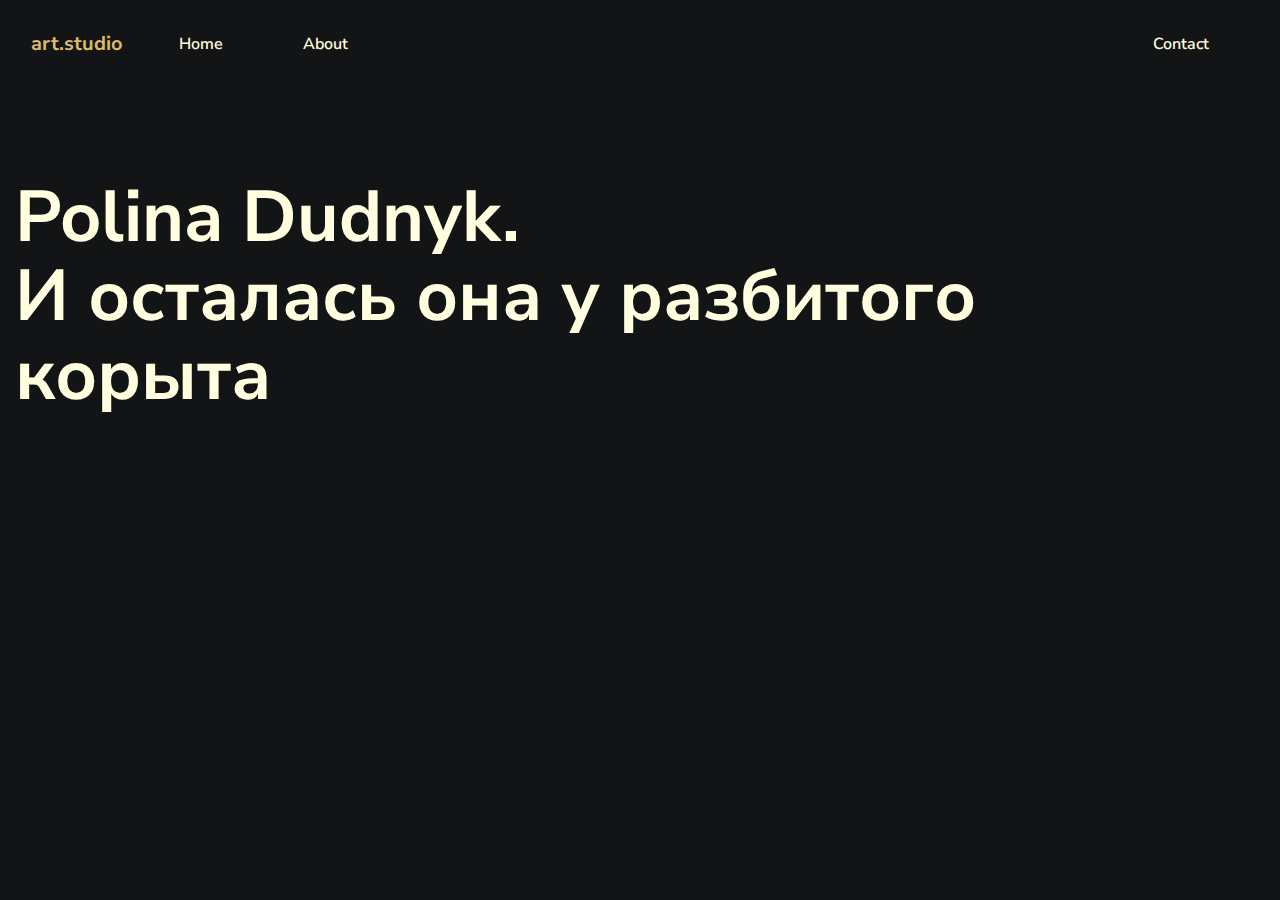
==== index.html @ 6d16e03a "Update index.html" ====
<!DOCTYPE html>
<html lang="en">
 
<head>
  <meta charset="utf-8">
  <meta name="viewport" content="width=device-width, initial-scale=1, shrink-to-fit=no">
  <meta http-equiv="X-UA-Compatible" content="ie=edge">
  <meta name="description"
        content="Free minimal portfolio web site template,minmal portfolio,porfolio,bootstrap template,html template,photography "/>
  <title>Home - Free Minimal portfolio template.Art Studio template.</title>
  <link href="https://fonts.googleapis.com/css?family=Nunito+Sans:300,400,600,700,800,900&display=swap"
        rel="stylesheet">
  <link rel="stylesheet" href="assets/css/main.css">
  <link rel="stylesheet" href="assets/css/rtl.css">
  <style>
    /* Style the Image Used to Trigger the Modal */
    #myImg {
      border-radius: 5px;
      cursor: pointer;
      transition: 0.3s;
    }

    #myImg:hover {
      opacity: 0.7;
    }

    /* The Modal (background) */
    .modal {
      display: none; /* Hidden by default */
      position: fixed; /* Stay in place */
      z-index: 1; /* Sit on top */
      padding-top: 10px; /* Location of the box */
      left: 0;
      top: 0;
      width: 100%; /* Full width */
      height: 100%; /* Full height */
      overflow: auto; /* Enable scroll if needed */
      background-color: rgb(0, 0, 0); /* Fallback color */
      background-color: rgba(0, 0, 0, 0.9); /* Black w/ opacity */
    }

    /* Modal Content (Image) */
    .modal-content {
      margin: auto;
      display: block;
      width: 80%;
      max-width: 700px;
    }

    /* Caption of Modal Image (Image Text) - Same Width as the Image */
    #caption {
      margin: auto;
      display: block;
      width: 80%;
      max-width: 700px;
      text-align: center;
      color: #ccc;
      padding: 10px 0;
      height: 150px;
    }

    /* Add Animation - Zoom in the Modal */
    .modal-content, #caption {
      animation-name: zoom;
      animation-duration: 0.6s;
    }

    @keyframes zoom {
      from {
        transform: scale(0)
      }
      to {
        transform: scale(1)
      }
    }

    /* The Close Button */
    .close {
      position: absolute;
      top: 15px;
      right: 35px;
      color: #f1f1f1;
      font-size: 40px;
      font-weight: bold;
      transition: 0.3s;
      z-index: 2;
    }

    .close:hover,
    .close:focus {
      color: #bbb;
      text-decoration: none;
      cursor: pointer;
    }

    /* 100% Image Width on Smaller Screens */
    @media only screen and (max-width: 700px) {
      .modal-content {
        width: 100%;
      }
    }


  /*  LOGO CSS */
    .logoLI {
      display: inline-block;
      list-style: none;
      vertical-align: middle;
      padding-bottom: 0px;
      box-sizing: border-box;
      font-size: 0px;
    }
    .theLogo {
      padding-left:0px;
      padding-bottom: 0px;
      margin-left: 100px;
    }
    .logoImg {
      display: inline-block;
      width : 300px;
      height : auto;

    }

    .theText {
      font-size: 20px;
    }


  </style>
</head>

<body>
<!-- The Modal -->

<div class="nav-main">
  <div class="container">
    <nav class="navbar navbar-expand-lg navbar-light">
      <a class="navbar-brand font-weight-bold" href="index.html">art.studio</a>
      <button class="navbar-toggler" type="button" data-toggle="collapse" data-target="#navbarNav"
              aria-controls="navbarNav" aria-expanded="false" aria-label="Toggle navigation">
        <span class="navbar-toggler-icon"></span>
      </button>
      <div class="collapse navbar-collapse" id="navbarNav">
        <ul class="navbar-nav">
          <li class="nav-item">
            <a class="nav-link" href="index.html">Home</a>
          </li>
         <!-- <li class="nav-item">
            <a class="nav-link" href="project.html">Project</a>
          </li> -->

          <li class="nav-item">
            <a class="nav-link" href="about.html">About</a>
          </li>
        </ul>

        <ul class="navbar-nav ml-auto">


          <li class="nav-item">
            <a class="nav-link" href="contact.html">Contact</a>
          </li>
        </ul>
      </div>
    </nav>
    <!--end:Nav -->
  </div>
</div>

<!--  LOGO  -->
<ul class="theLogo">
  <li class="logoLI"><img class="logoImg" src="src/assets/img/logo%20personal-01.png"alt=""></li>
<!--  <li class="logoLI theText">Инлайн Блок</li>-->

</ul>

<!--end:Navigation -->
<main role="main">
  <section class="intro">
    <div class="container">
      <div class="row d-flex  align-items-start">
        <div class="col-md-11">
          <h1 class="display-3">Polina Dudnyk.<br>И осталась она у разбитого корыта</h1>
        </div>
      </div>
    </div>
  </section>
 <br/>
 <img scr="https://mtdata.ru/u16/photo8A3F/20234893222-0/original.jpg" width="800" height="auto" >
</body>

</html>
---- assets/css/rtl.css ----
/* line 5, src/assets/scss/rtl.scss */
.jumbotron {
  direction: ltr;
  text-align: left;
  margin: 0 2em 0 1em;
  padding-right: 1em;
  margin: 0 !important;
}

/*# sourceMappingURL=../../../scss */
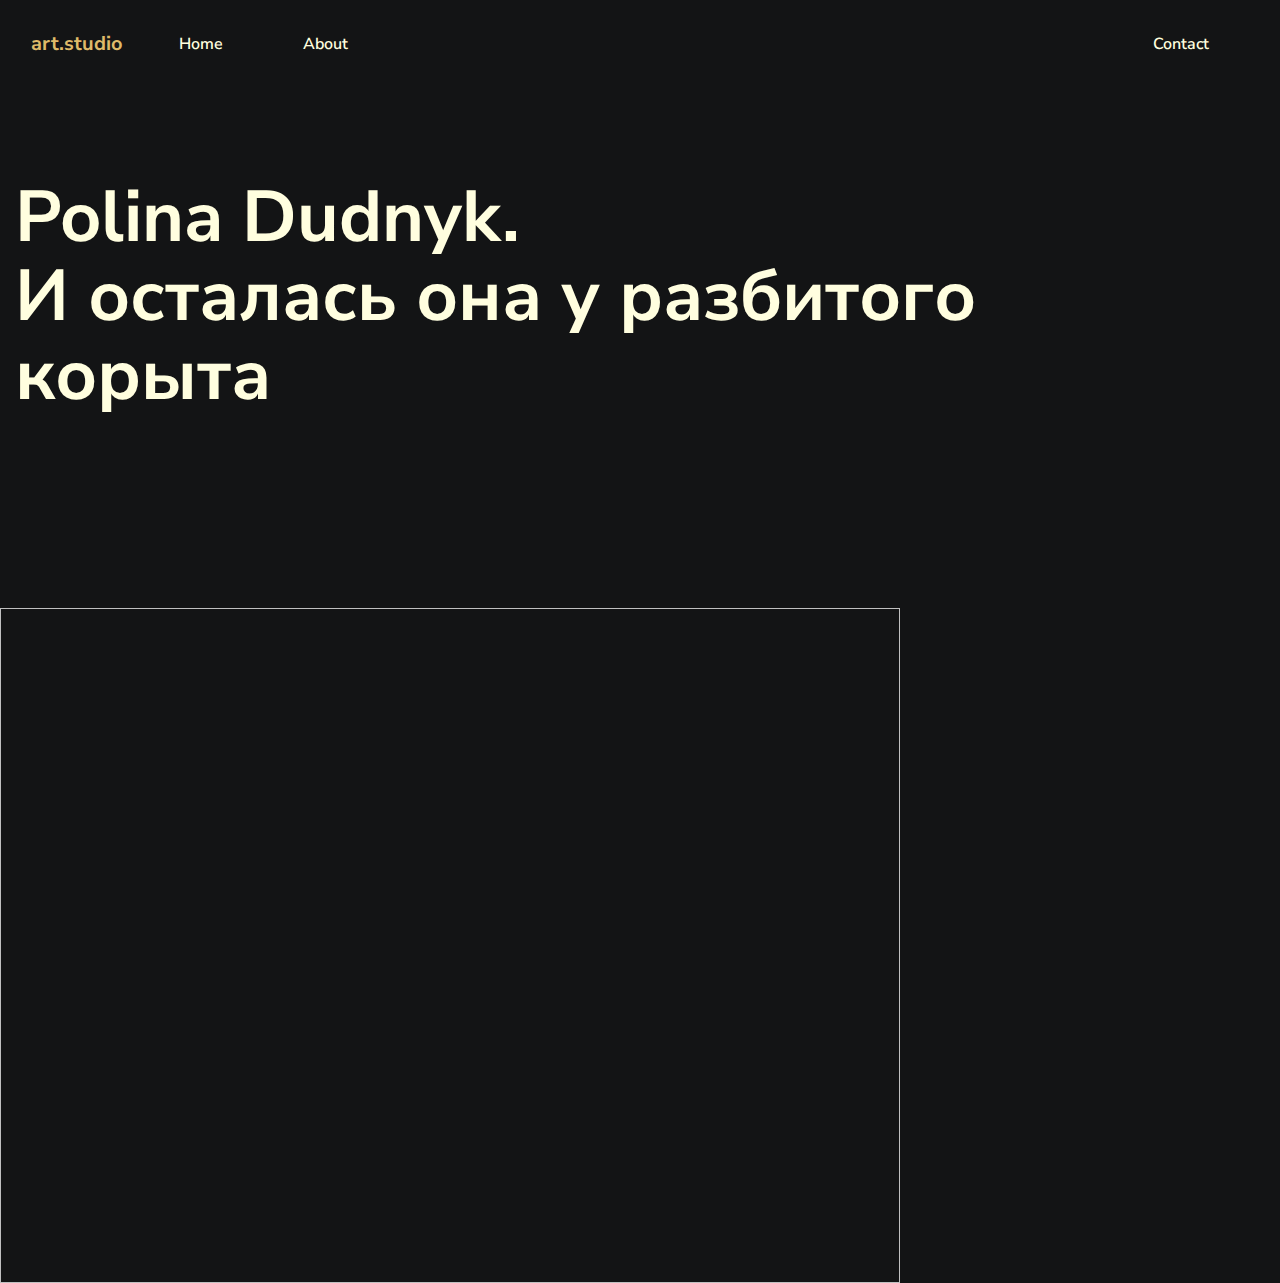
==== commit 743e1091: "Update index.html" ====
--- a/index.html
+++ b/index.html
@@ -187,7 +187,7 @@
     </div>
   </section>
  <br/>
- <img scr="https://mtdata.ru/u16/photo8A3F/20234893222-0/original.jpg" width="800" height="auto" >
+ <img scr="https://mtdata.ru/u16/photo8A3F/20234893222-0/original.jpg" width="900" height="675" >
 </body>
 
 </html>
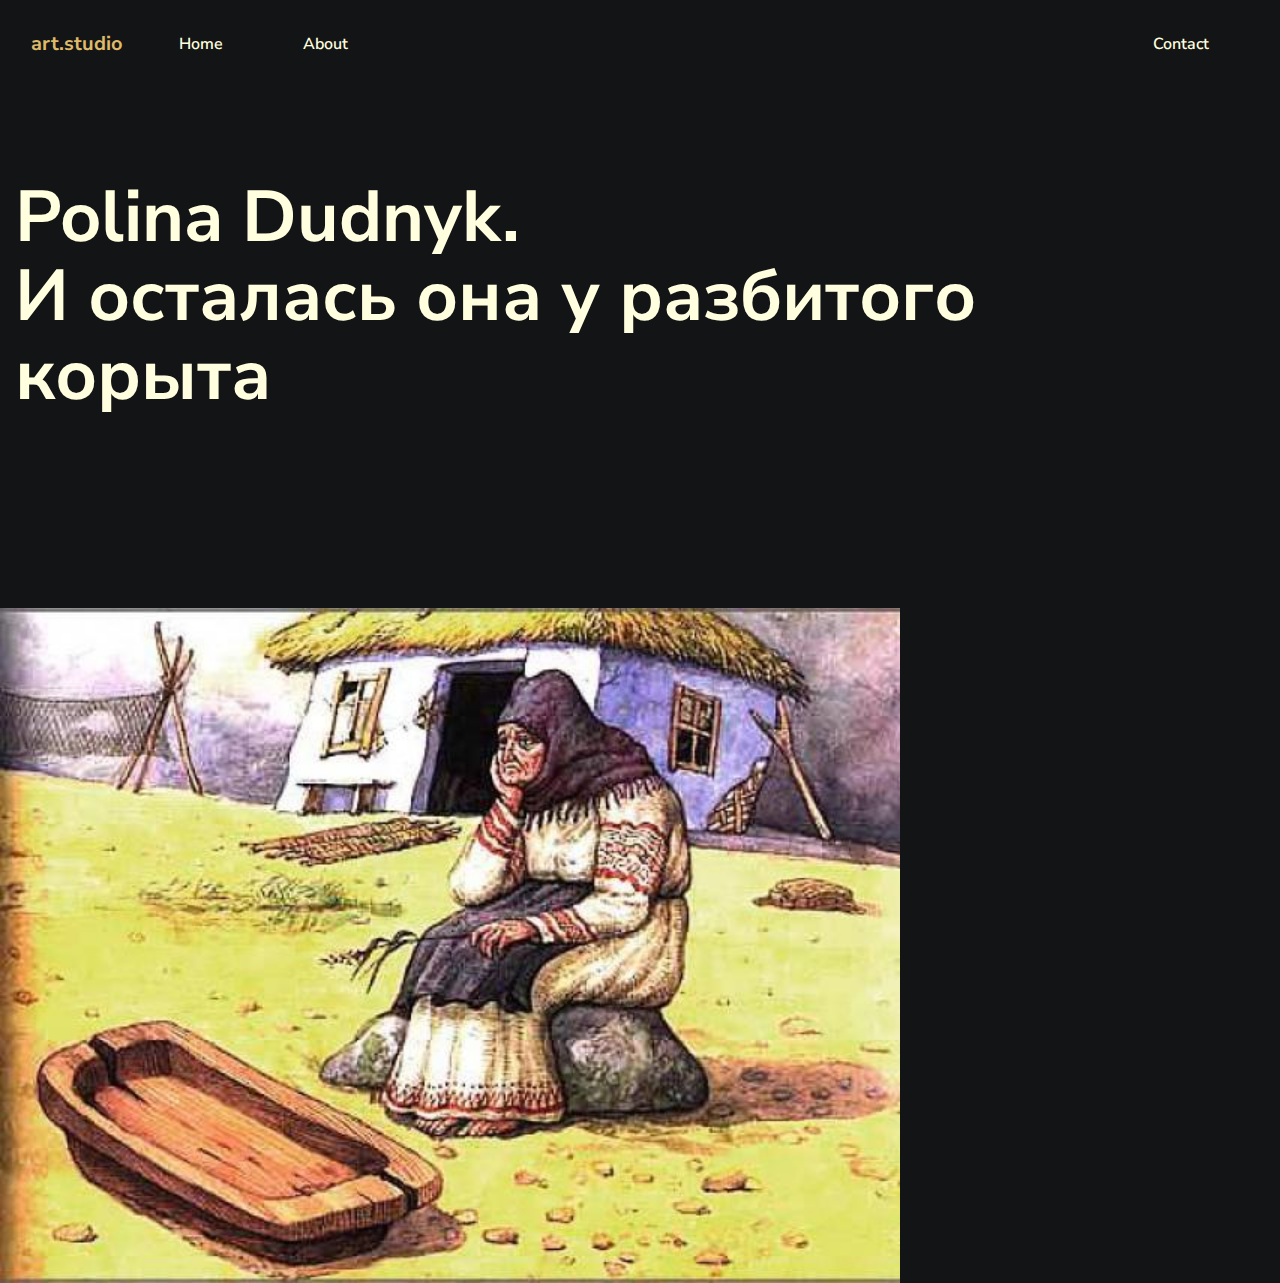
==== commit e77ff3da: "Update index.html" ====
--- a/index.html
+++ b/index.html
@@ -187,7 +187,7 @@
     </div>
   </section>
  <br/>
- <img scr="https://mtdata.ru/u16/photo8A3F/20234893222-0/original.jpg" width="900" height="675" >
+ <img src="original.jpg" width="900" height="675" >
 </body>
 
 </html>
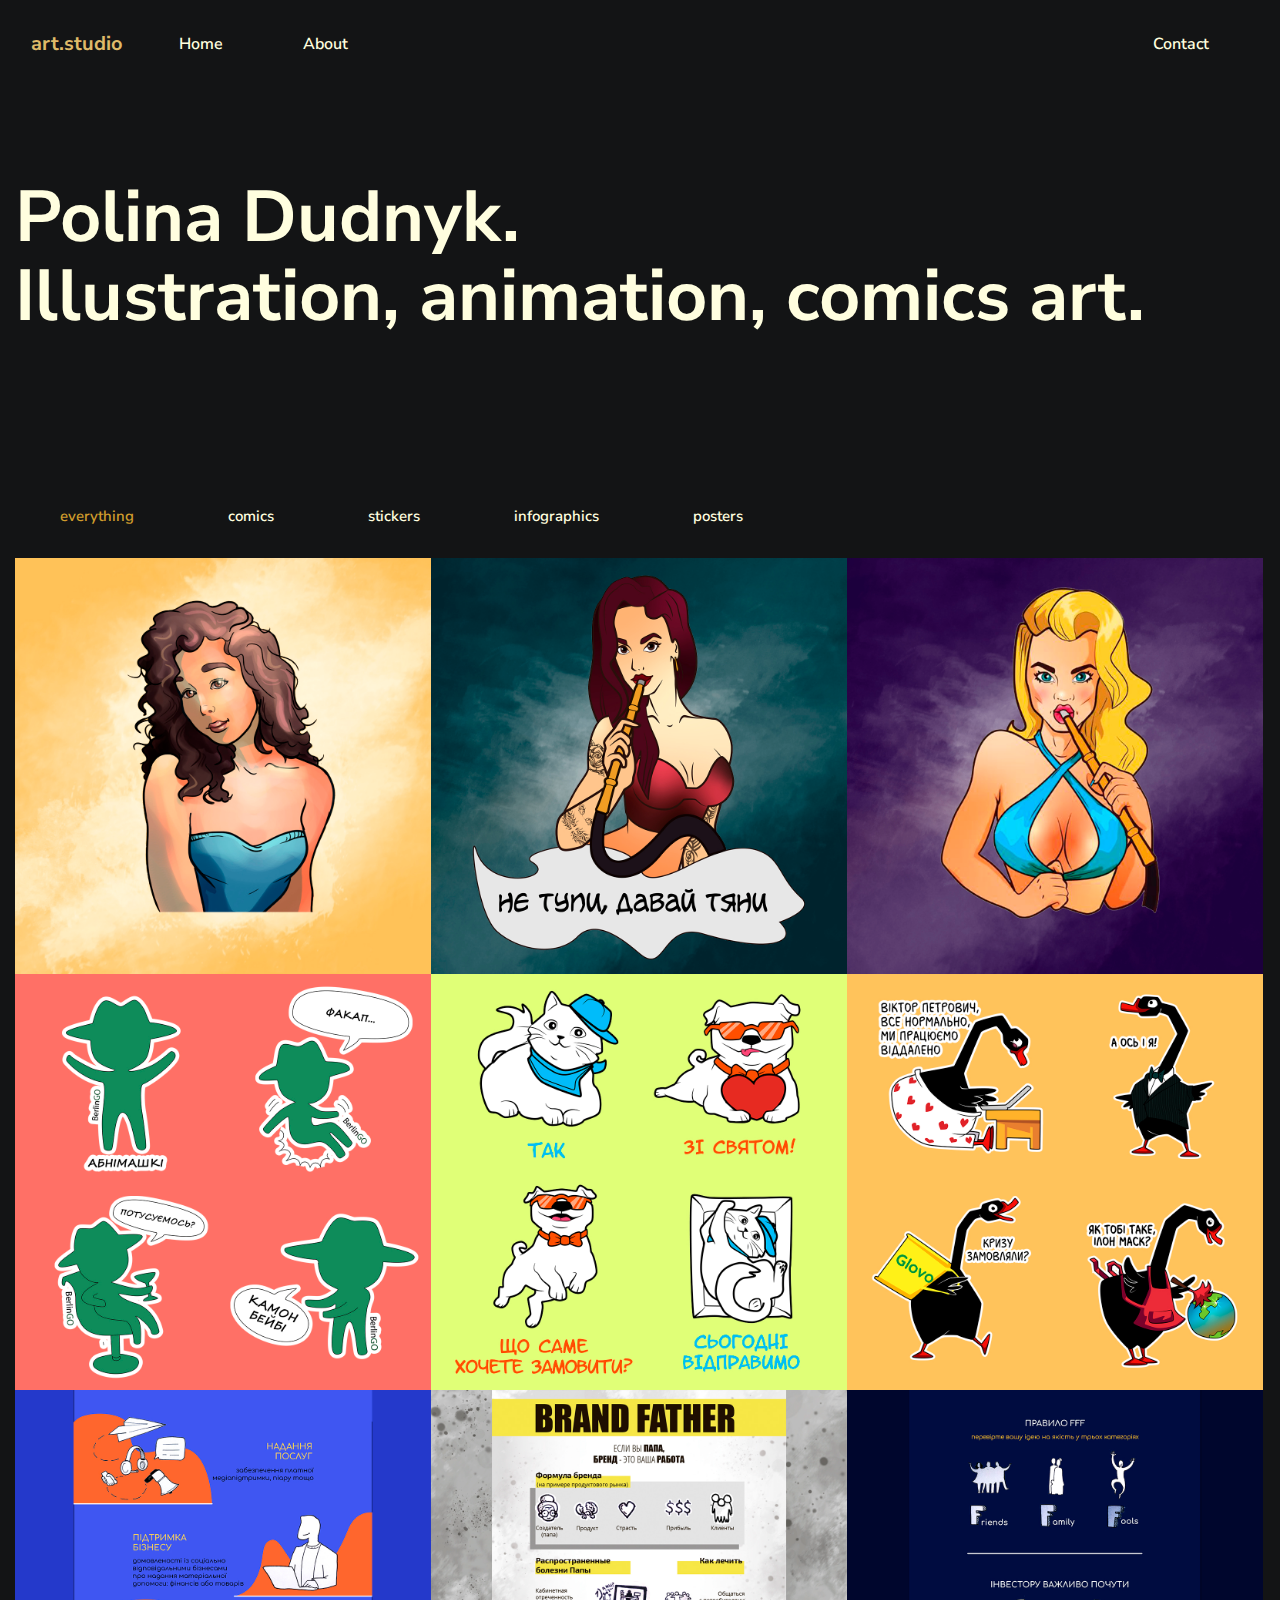
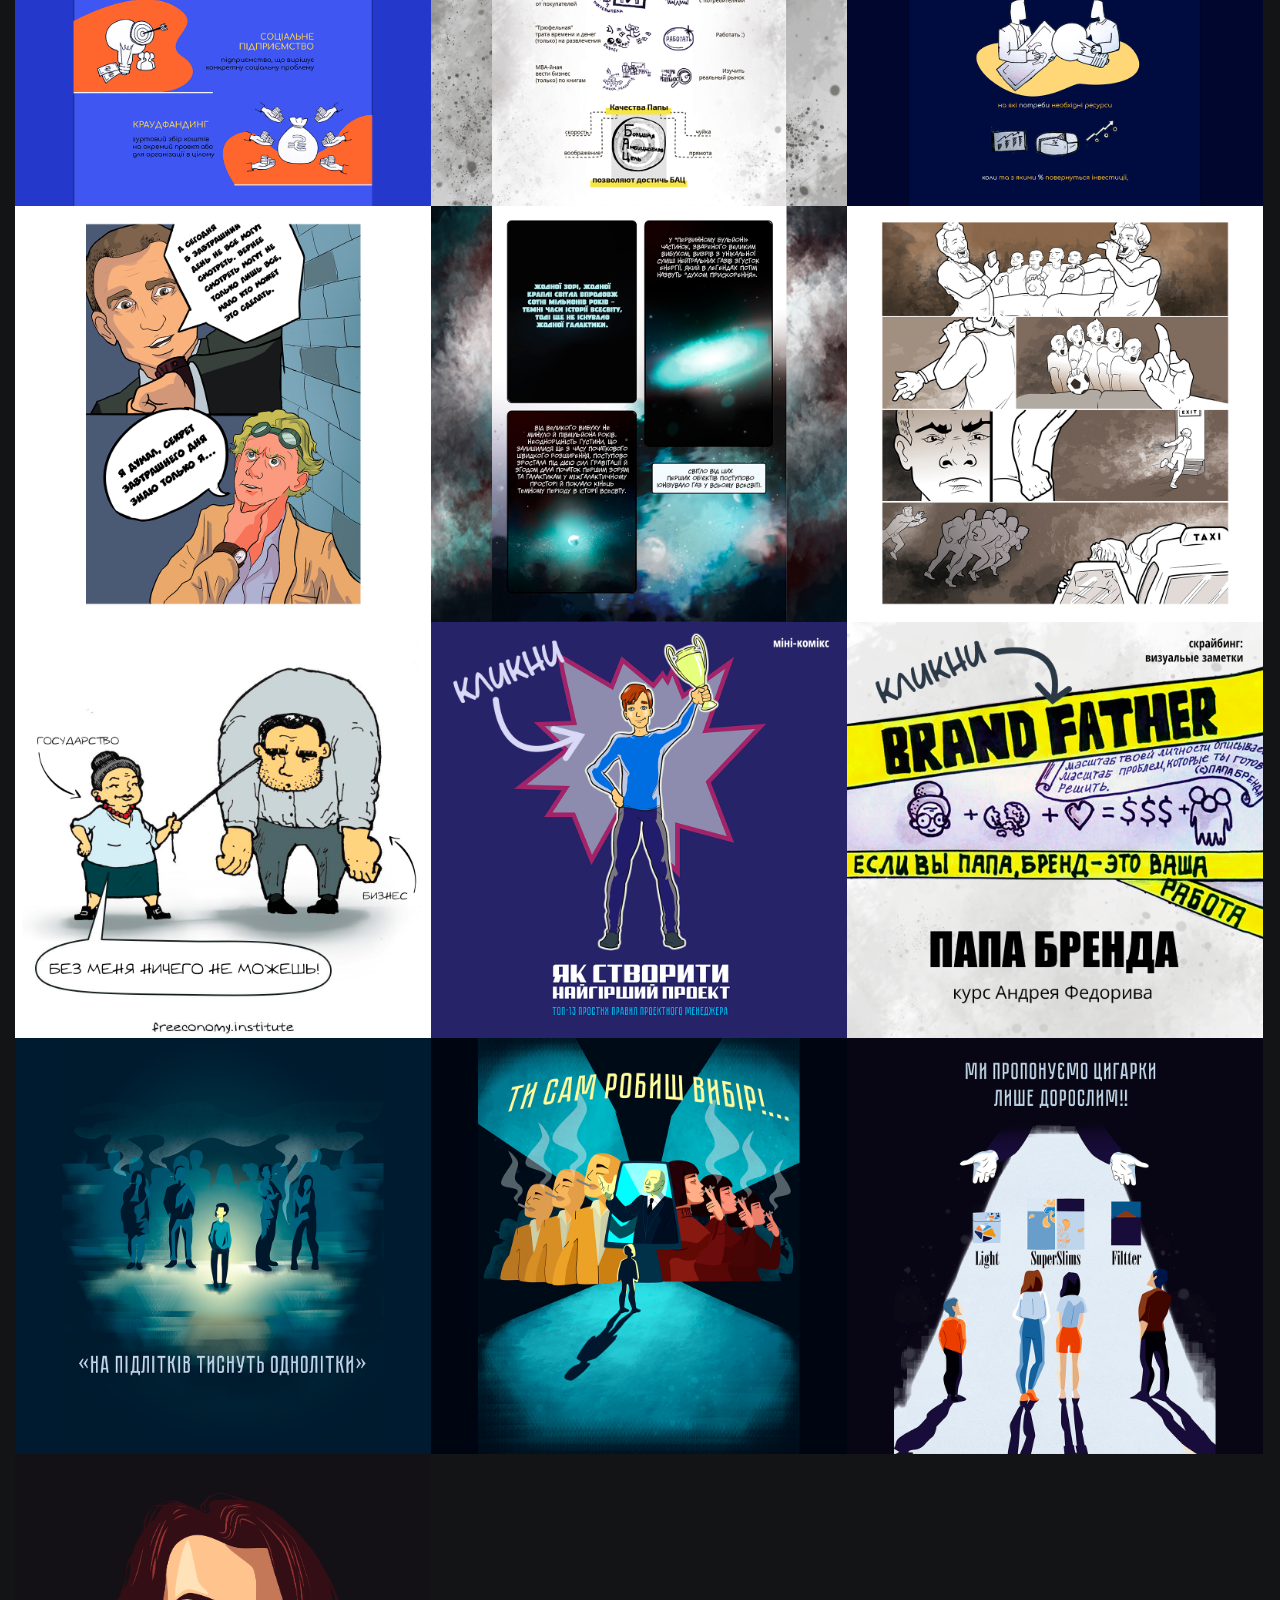
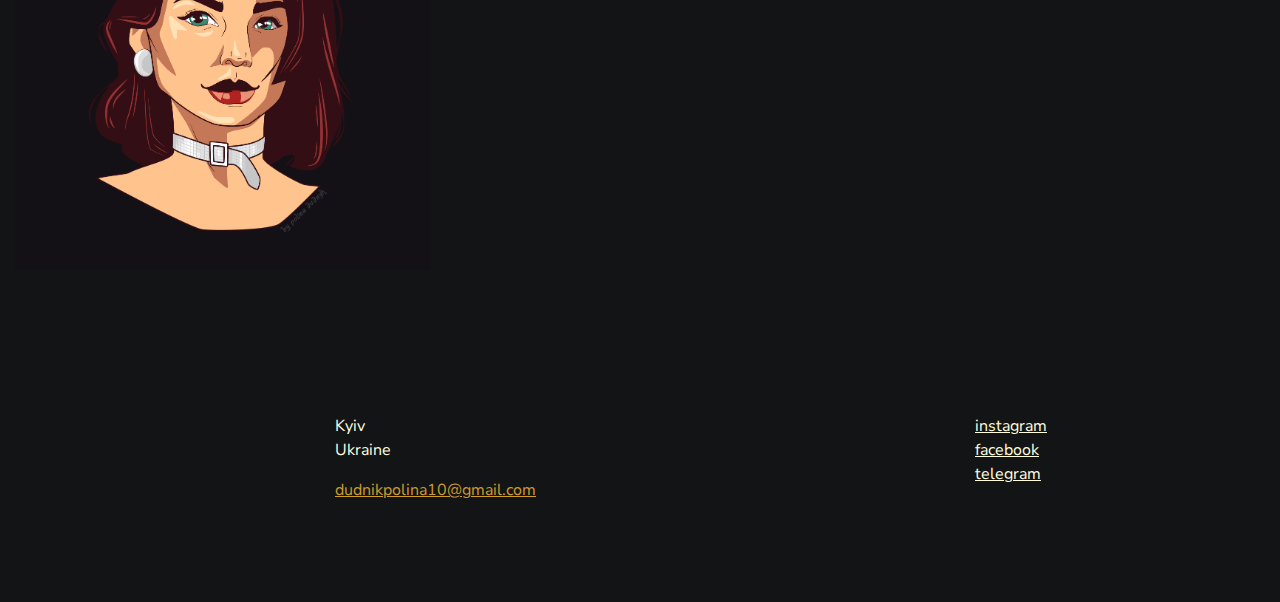
==== commit 27cd74e5: "Update index.html" ====
--- a/index.html
+++ b/index.html
@@ -181,13 +181,165 @@
     <div class="container">
       <div class="row d-flex  align-items-start">
         <div class="col-md-11">
-          <h1 class="display-3">Polina Dudnyk.<br>И осталась она у разбитого корыта</h1>
+          <h1 class="display-3">Polina Dudnyk.<br>Illustration, animation, comics art.</h1>
         </div>
       </div>
     </div>
   </section>
- <br/>
- <img src="original.jpg" width="900" height="675" >
+  <!--end:Intro -->
+  <section class="space-md">
+    <!-- portfolio -->
+    <div id="portfolio" class="container">
+      <div id="portfolio-filters">
+        <ul id="filters" class="p-0">
+          <li><a href="*" class="active"> Everything</a></li>
+          <li><a href=".digital"> Comics</a></li>
+          <li><a href=".branding"> Stickers</a></li>
+          <li><a href=".campaigns"> Infographics</a></li>
+          <li><a href=".posters"> Posters</a></li>
+        </ul>
+      </div>
+      <div class="grid" data-cols="3" data-margin="0" data-height="1"
+           data-masonry='{ "columnWidth": 200, "itemSelector": ".entry" }'>
+
+<!--        GRID -->
+        <div class="entry work-entry branding">
+          <div class="entry-image imageBG enlarge" data-img="./assets/img/1_1.jpg"></div>
+        </div>
+        <div class="entry work-entry branding  enlarge">
+          <div class="entry-image imageBG" data-img="./assets/img/2_1.jpg"></div>
+        </div>
+        <div class="entry work-entry branding enlarge">
+          <div class="entry-image imageBG" data-img="./assets/img/3_1.jpg"></div>
+        </div>
+       <div class="entry work-entry branding enlarge">
+          <div class="entry-image imageBG" data-img="./assets/img/4_1.jpg"></div>
+        </div>
+        <div class="entry work-entry branding  enlarge">
+          <div class="entry-image imageBG" data-img="./assets/img/5_1.jpg"></div>
+        </div>
+        <div class="entry work-entry branding enlarge">
+          <div class="entry-image imageBG" data-img="./assets/img/6_1.jpg"></div>
+        </div>
+        <div class="entry work-entry campaigns  enlarge">
+          <div class="entry-image imageBG" data-img="./assets/img/7_1.jpg"></div>
+        </div>
+        <div class="entry work-entry campaigns enlarge">
+          <div class="entry-image imageBG" data-img="./assets/img/8_1.jpg"></div>
+        </div>
+        <div class="entry work-entry campaigns  enlarge">
+          <div class="entry-image imageBG" data-img="./assets/img/9_1.jpg"></div>
+        </div>
+       <div class="entry work-entry digital  enlarge">
+          <div class="entry-image imageBG" data-img="./assets/img/10_1.jpg"></div>
+        </div>
+        <div class="entry work-entry digital  enlarge">
+          <div class="entry-image imageBG" data-img="./assets/img/11_1.jpg"></div>
+        </div>
+        <div class="entry work-entry digital  enlarge">
+          <div class="entry-image imageBG" data-img="./assets/img/12_1.jpg"></div>
+        </div>
+       <div class="entry work-entry digital  enlarge">
+          <div class="entry-image imageBG" data-img="./assets/img/ФРИ.jpg"></div>
+        </div>
+        <div class="entry work-entry digital pdflink">
+         <!-- <a href="./assets/img/13 помилок проектного менеджера.pdf"/> -->
+          <div class="entry-image imageBG" data-url="./assets/img/13 помилок проектного менеджера.pdf" data-img="./assets/img/16.1.1.png"></div>
+        </div>
+       <div class="entry work-entry digital  pdflink">
+        <!-- <a href="./assets/img/BRAND FATHER.pdf"/> -->
+          <div class="entry-image imageBG" data-url="./assets/img/BRAND FATHER.pdf" data-img="./assets/img/15.1.1.png"></div>
+        </div>
+       <div class="entry work-entry posters enlarge">
+          <div class="entry-image imageBG" data-img="./assets/img/18.1.png"></div>
+        </div>
+       <div class="entry work-entry posters enlarge">
+          <div class="entry-image imageBG" data-img="./assets/img/17.1.png"></div>
+        </div>
+       <div class="entry work-entry posters enlarge">
+          <div class="entry-image imageBG" data-img="./assets/img/19.1.png"></div>
+        </div>
+       <div class="entry work-entry digital enlarge">
+          <div class="entry-image imageBG" data-img="./assets/img/20.1.png"></div>
+        </div>
+
+
+
+      </div>
+    </div>
+    <!-- /end:portfolio -->
+  </section>
+</main>
+<div id="myModal" class="modal">
+
+  <!-- The Close Button -->
+  <span class="close">&times;</span>
+
+  <!-- Modal Content (The Image) -->
+  <img class="modal-content" id="img01">
+
+  <!-- Modal Caption (Image Text) -->
+  <div id="caption"></div>
+</div>
+<footer class="position-relative">
+  <div class="container">
+    <div class="row">
+
+      
+      <div class="col-lg-3 mt-4 ml-auto">
+        <p>Kyiv
+          <br> Ukraine
+        </p>
+        <a href="mailto:hi@yourdomain.com"><span style="text-decoration: underline;">dudnikpolina10@gmail.com</span></a>
+      </div>
+      <div class="col-lg-3 mt-4 ml-auto">
+        <ul class="list-unstyled footer-link">
+          <li><a href="https://www.instagram.com/_polinadudnyk">instagram</a></li>
+          <li><a href="https://www.facebook.com/polina.dudnyk.10">facebook</a></li>
+          <li><a href="https://t.me/D_polina">telegram</a></li>
+        </ul>
+      </div>
+    </div>
+    <!--/.row-->
+  </div>
+  <!--/.container-->
+</footer>
+<script src="assets/js/main.min.js"></script>
+
+<script>
+  // Get the modal
+  var modal = document.getElementById("myModal");
+
+  // Get the image and insert it inside the modal - use its "alt" text as a caption
+  var modalImg = document.getElementById("img01");
+  var captionText = document.getElementById("caption");
+
+  $(".enlarge").click(
+    function (e) {
+      modal.style.display = "block";
+      //console.log($(e.target).attr('data-img'));
+      modalImg.src = $(e.target).attr('data-img');
+
+    }
+  );
+ 
+   $(".pdflink").click(
+    function (e) {
+     window.open($(e.target).attr('data-url'));
+    }
+  );
+
+ 
+
+  // Get the <span> element that closes the modal
+  var span = document.getElementsByClassName("close")[0];
+
+  // When the user clicks on <span> (x), close the modal
+  span.onclick = function () {
+    modal.style.display = "none";
+  }
+</script>
+
 </body>
 
 </html>
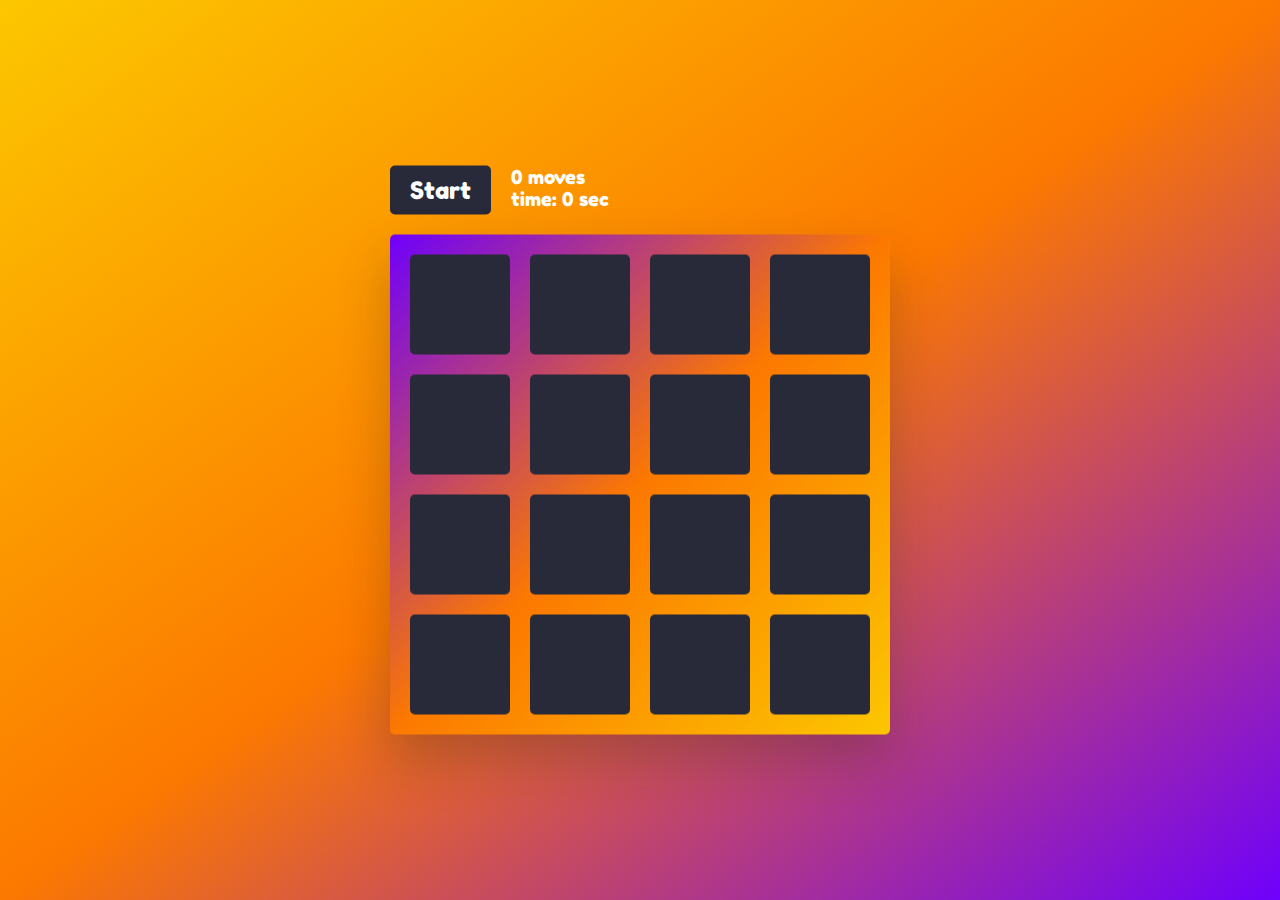
==== commit b154643c: "Add files via upload" ====
--- a/index.html
+++ b/index.html
@@ -1,345 +1,27 @@
-<!DOCTYPE html>
-<html lang="en">
- 
-<head>
-  <meta charset="utf-8">
-  <meta name="viewport" content="width=device-width, initial-scale=1, shrink-to-fit=no">
-  <meta http-equiv="X-UA-Compatible" content="ie=edge">
-  <meta name="description"
-        content="Free minimal portfolio web site template,minmal portfolio,porfolio,bootstrap template,html template,photography "/>
-  <title>Home - Free Minimal portfolio template.Art Studio template.</title>
-  <link href="https://fonts.googleapis.com/css?family=Nunito+Sans:300,400,600,700,800,900&display=swap"
-        rel="stylesheet">
-  <link rel="stylesheet" href="assets/css/main.css">
-  <link rel="stylesheet" href="assets/css/rtl.css">
-  <style>
-    /* Style the Image Used to Trigger the Modal */
-    #myImg {
-      border-radius: 5px;
-      cursor: pointer;
-      transition: 0.3s;
-    }
-
-    #myImg:hover {
-      opacity: 0.7;
-    }
-
-    /* The Modal (background) */
-    .modal {
-      display: none; /* Hidden by default */
-      position: fixed; /* Stay in place */
-      z-index: 1; /* Sit on top */
-      padding-top: 10px; /* Location of the box */
-      left: 0;
-      top: 0;
-      width: 100%; /* Full width */
-      height: 100%; /* Full height */
-      overflow: auto; /* Enable scroll if needed */
-      background-color: rgb(0, 0, 0); /* Fallback color */
-      background-color: rgba(0, 0, 0, 0.9); /* Black w/ opacity */
-    }
-
-    /* Modal Content (Image) */
-    .modal-content {
-      margin: auto;
-      display: block;
-      width: 80%;
-      max-width: 700px;
-    }
-
-    /* Caption of Modal Image (Image Text) - Same Width as the Image */
-    #caption {
-      margin: auto;
-      display: block;
-      width: 80%;
-      max-width: 700px;
-      text-align: center;
-      color: #ccc;
-      padding: 10px 0;
-      height: 150px;
-    }
-
-    /* Add Animation - Zoom in the Modal */
-    .modal-content, #caption {
-      animation-name: zoom;
-      animation-duration: 0.6s;
-    }
-
-    @keyframes zoom {
-      from {
-        transform: scale(0)
-      }
-      to {
-        transform: scale(1)
-      }
-    }
-
-    /* The Close Button */
-    .close {
-      position: absolute;
-      top: 15px;
-      right: 35px;
-      color: #f1f1f1;
-      font-size: 40px;
-      font-weight: bold;
-      transition: 0.3s;
-      z-index: 2;
-    }
-
-    .close:hover,
-    .close:focus {
-      color: #bbb;
-      text-decoration: none;
-      cursor: pointer;
-    }
-
-    /* 100% Image Width on Smaller Screens */
-    @media only screen and (max-width: 700px) {
-      .modal-content {
-        width: 100%;
-      }
-    }
-
-
-  /*  LOGO CSS */
-    .logoLI {
-      display: inline-block;
-      list-style: none;
-      vertical-align: middle;
-      padding-bottom: 0px;
-      box-sizing: border-box;
-      font-size: 0px;
-    }
-    .theLogo {
-      padding-left:0px;
-      padding-bottom: 0px;
-      margin-left: 100px;
-    }
-    .logoImg {
-      display: inline-block;
-      width : 300px;
-      height : auto;
-
-    }
-
-    .theText {
-      font-size: 20px;
-    }
-
-
-  </style>
-</head>
-
-<body>
-<!-- The Modal -->
-
-<div class="nav-main">
-  <div class="container">
-    <nav class="navbar navbar-expand-lg navbar-light">
-      <a class="navbar-brand font-weight-bold" href="index.html">art.studio</a>
-      <button class="navbar-toggler" type="button" data-toggle="collapse" data-target="#navbarNav"
-              aria-controls="navbarNav" aria-expanded="false" aria-label="Toggle navigation">
-        <span class="navbar-toggler-icon"></span>
-      </button>
-      <div class="collapse navbar-collapse" id="navbarNav">
-        <ul class="navbar-nav">
-          <li class="nav-item">
-            <a class="nav-link" href="index.html">Home</a>
-          </li>
-         <!-- <li class="nav-item">
-            <a class="nav-link" href="project.html">Project</a>
-          </li> -->
-
-          <li class="nav-item">
-            <a class="nav-link" href="about.html">About</a>
-          </li>
-        </ul>
-
-        <ul class="navbar-nav ml-auto">
-
-
-          <li class="nav-item">
-            <a class="nav-link" href="contact.html">Contact</a>
-          </li>
-        </ul>
-      </div>
-    </nav>
-    <!--end:Nav -->
-  </div>
-</div>
-
-<!--  LOGO  -->
-<ul class="theLogo">
-  <li class="logoLI"><img class="logoImg" src="src/assets/img/logo%20personal-01.png"alt=""></li>
-<!--  <li class="logoLI theText">Инлайн Блок</li>-->
-
-</ul>
-
-<!--end:Navigation -->
-<main role="main">
-  <section class="intro">
-    <div class="container">
-      <div class="row d-flex  align-items-start">
-        <div class="col-md-11">
-          <h1 class="display-3">Polina Dudnyk.<br>Illustration, animation, comics art.</h1>
-        </div>
-      </div>
-    </div>
-  </section>
-  <!--end:Intro -->
-  <section class="space-md">
-    <!-- portfolio -->
-    <div id="portfolio" class="container">
-      <div id="portfolio-filters">
-        <ul id="filters" class="p-0">
-          <li><a href="*" class="active"> Everything</a></li>
-          <li><a href=".digital"> Comics</a></li>
-          <li><a href=".branding"> Stickers</a></li>
-          <li><a href=".campaigns"> Infographics</a></li>
-          <li><a href=".posters"> Posters</a></li>
-        </ul>
-      </div>
-      <div class="grid" data-cols="3" data-margin="0" data-height="1"
-           data-masonry='{ "columnWidth": 200, "itemSelector": ".entry" }'>
-
-<!--        GRID -->
-        <div class="entry work-entry branding">
-          <div class="entry-image imageBG enlarge" data-img="./assets/img/1_1.jpg"></div>
-        </div>
-        <div class="entry work-entry branding  enlarge">
-          <div class="entry-image imageBG" data-img="./assets/img/2_1.jpg"></div>
-        </div>
-        <div class="entry work-entry branding enlarge">
-          <div class="entry-image imageBG" data-img="./assets/img/3_1.jpg"></div>
-        </div>
-       <div class="entry work-entry branding enlarge">
-          <div class="entry-image imageBG" data-img="./assets/img/4_1.jpg"></div>
-        </div>
-        <div class="entry work-entry branding  enlarge">
-          <div class="entry-image imageBG" data-img="./assets/img/5_1.jpg"></div>
-        </div>
-        <div class="entry work-entry branding enlarge">
-          <div class="entry-image imageBG" data-img="./assets/img/6_1.jpg"></div>
-        </div>
-        <div class="entry work-entry campaigns  enlarge">
-          <div class="entry-image imageBG" data-img="./assets/img/7_1.jpg"></div>
-        </div>
-        <div class="entry work-entry campaigns enlarge">
-          <div class="entry-image imageBG" data-img="./assets/img/8_1.jpg"></div>
-        </div>
-        <div class="entry work-entry campaigns  enlarge">
-          <div class="entry-image imageBG" data-img="./assets/img/9_1.jpg"></div>
-        </div>
-       <div class="entry work-entry digital  enlarge">
-          <div class="entry-image imageBG" data-img="./assets/img/10_1.jpg"></div>
-        </div>
-        <div class="entry work-entry digital  enlarge">
-          <div class="entry-image imageBG" data-img="./assets/img/11_1.jpg"></div>
-        </div>
-        <div class="entry work-entry digital  enlarge">
-          <div class="entry-image imageBG" data-img="./assets/img/12_1.jpg"></div>
-        </div>
-       <div class="entry work-entry digital  enlarge">
-          <div class="entry-image imageBG" data-img="./assets/img/ФРИ.jpg"></div>
-        </div>
-        <div class="entry work-entry digital pdflink">
-         <!-- <a href="./assets/img/13 помилок проектного менеджера.pdf"/> -->
-          <div class="entry-image imageBG" data-url="./assets/img/13 помилок проектного менеджера.pdf" data-img="./assets/img/16.1.1.png"></div>
-        </div>
-       <div class="entry work-entry digital  pdflink">
-        <!-- <a href="./assets/img/BRAND FATHER.pdf"/> -->
-          <div class="entry-image imageBG" data-url="./assets/img/BRAND FATHER.pdf" data-img="./assets/img/15.1.1.png"></div>
-        </div>
-       <div class="entry work-entry posters enlarge">
-          <div class="entry-image imageBG" data-img="./assets/img/18.1.png"></div>
-        </div>
-       <div class="entry work-entry posters enlarge">
-          <div class="entry-image imageBG" data-img="./assets/img/17.1.png"></div>
-        </div>
-       <div class="entry work-entry posters enlarge">
-          <div class="entry-image imageBG" data-img="./assets/img/19.1.png"></div>
-        </div>
-       <div class="entry work-entry digital enlarge">
-          <div class="entry-image imageBG" data-img="./assets/img/20.1.png"></div>
-        </div>
-
-
-
-      </div>
-    </div>
-    <!-- /end:portfolio -->
-  </section>
-</main>
-<div id="myModal" class="modal">
-
-  <!-- The Close Button -->
-  <span class="close">&times;</span>
-
-  <!-- Modal Content (The Image) -->
-  <img class="modal-content" id="img01">
-
-  <!-- Modal Caption (Image Text) -->
-  <div id="caption"></div>
-</div>
-<footer class="position-relative">
-  <div class="container">
-    <div class="row">
-
-      
-      <div class="col-lg-3 mt-4 ml-auto">
-        <p>Kyiv
-          <br> Ukraine
-        </p>
-        <a href="mailto:hi@yourdomain.com"><span style="text-decoration: underline;">dudnikpolina10@gmail.com</span></a>
-      </div>
-      <div class="col-lg-3 mt-4 ml-auto">
-        <ul class="list-unstyled footer-link">
-          <li><a href="https://www.instagram.com/_polinadudnyk">instagram</a></li>
-          <li><a href="https://www.facebook.com/polina.dudnyk.10">facebook</a></li>
-          <li><a href="https://t.me/D_polina">telegram</a></li>
-        </ul>
-      </div>
-    </div>
-    <!--/.row-->
-  </div>
-  <!--/.container-->
-</footer>
-<script src="assets/js/main.min.js"></script>
-
-<script>
-  // Get the modal
-  var modal = document.getElementById("myModal");
-
-  // Get the image and insert it inside the modal - use its "alt" text as a caption
-  var modalImg = document.getElementById("img01");
-  var captionText = document.getElementById("caption");
-
-  $(".enlarge").click(
-    function (e) {
-      modal.style.display = "block";
-      //console.log($(e.target).attr('data-img'));
-      modalImg.src = $(e.target).attr('data-img');
-
-    }
-  );
- 
-   $(".pdflink").click(
-    function (e) {
-     window.open($(e.target).attr('data-url'));
-    }
-  );
-
- 
-
-  // Get the <span> element that closes the modal
-  var span = document.getElementsByClassName("close")[0];
-
-  // When the user clicks on <span> (x), close the modal
-  span.onclick = function () {
-    modal.style.display = "none";
-  }
-</script>
-
-</body>
-
-</html>
+<!DOCTYPE html>
+<html lang="en">
+    <head>
+        <meta charset="UTF-8">
+        <meta http-equiv="X-UA-Compatible" content="IE=edge">
+        <meta name="viewport" content="width=device-width, initial-scale=1.0">
+        <title>🧠 Memory Game in JavaScript</title>
+
+        <link rel="stylesheet" href="assets/styles.css" />
+        <script src="assets/game.js" defer></script>
+    </head>
+    <body>
+        <div class="game">
+            <div class="controls">
+                <button>Start</button>
+                <div class="stats">
+                    <div class="moves">0 moves</div>
+                    <div class="timer">time: 0 sec</div>
+                </div>
+            </div>
+            <div class="board-container">
+                <div class="board" data-dimension="4"></div>
+                <div class="win">You won!</div>
+            </div>
+        </div>
+    </body>
+</html>--- a/assets/styles.css
+++ b/assets/styles.css
@@ -0,0 +1,131 @@
+@font-face {
+    font-family: Fredoka;
+    src: url(./FredokaOne-Regular.ttf);
+}
+
+html {
+    width: 100%;
+    height: 100%;
+    background: linear-gradient(325deg,  #6f00fc 0%,#fc7900 50%,#fcc700 100%);
+    font-family: Fredoka;
+}
+
+.game {
+    position: absolute;
+    top: 50%;
+    left: 50%;
+    transform: translate(-50%, -50%);
+}
+
+.controls {
+    display: flex;
+    gap: 20px;
+    margin-bottom: 20px;
+}
+
+button {
+    background: #282A3A;
+    color: #FFF;
+    border-radius: 5px;
+    padding: 10px 20px;
+    border: 0;
+    cursor: pointer;
+    font-family: Fredoka;
+    font-size: 18pt;
+}
+
+.disabled {
+    color: #757575;
+}
+
+.stats {
+    color: #FFF;
+    font-size: 14pt;
+}
+
+.board-container {
+    position: relative;
+}
+
+.board,
+.win {
+    border-radius: 5px;
+    box-shadow: 0 25px 50px rgb(33 33 33 / 25%);
+    background: linear-gradient(135deg,  #6f00fc 0%,#fc7900 50%,#fcc700 100%);
+    transition: transform .6s cubic-bezier(0.4, 0.0, 0.2, 1);
+    backface-visibility: hidden;
+}
+
+.board {
+    padding: 20px;
+    display: grid;
+    grid-template-columns: repeat(4, auto);
+    grid-gap: 20px;
+}
+
+.board-container.flipped .board {
+    transform: rotateY(180deg) rotateZ(50deg);
+}
+
+.board-container.flipped .win {
+    transform: rotateY(0) rotateZ(0);
+}
+
+.card {
+    position: relative;
+    width: 100px;
+    height: 100px;
+    cursor: pointer;
+}
+
+.card-front,
+.card-back {
+    position: absolute;
+    border-radius: 5px;
+    width: 100%;
+    height: 100%;
+    background: #282A3A;
+    transition: transform .6s cubic-bezier(0.4, 0.0, 0.2, 1);
+    backface-visibility: hidden;
+}
+
+.card-back {
+    transform: rotateY(180deg) rotateZ(50deg);
+    font-size: 28pt;
+    user-select: none;
+    text-align: center;
+    line-height: 100px;
+    background: #FDF8E6;
+}
+
+.card.flipped .card-front {
+    transform: rotateY(180deg) rotateZ(50deg);
+}
+
+.card.flipped .card-back {
+    transform: rotateY(0) rotateZ(0);
+}
+
+.win {
+    position: absolute;
+    top: 0;
+    left: 0;
+    width: 100%;
+    height: 100%;
+    text-align: center;
+    background: #FDF8E6;
+    transform: rotateY(180deg) rotateZ(50deg);
+}
+
+.win-text {
+    position: absolute;
+    top: 50%;
+    left: 50%;
+    transform: translate(-50%, -50%);
+    font-size: 21pt;
+    color: #282A3A;
+}
+
+.highlight {
+    color: #6f00fc;
+}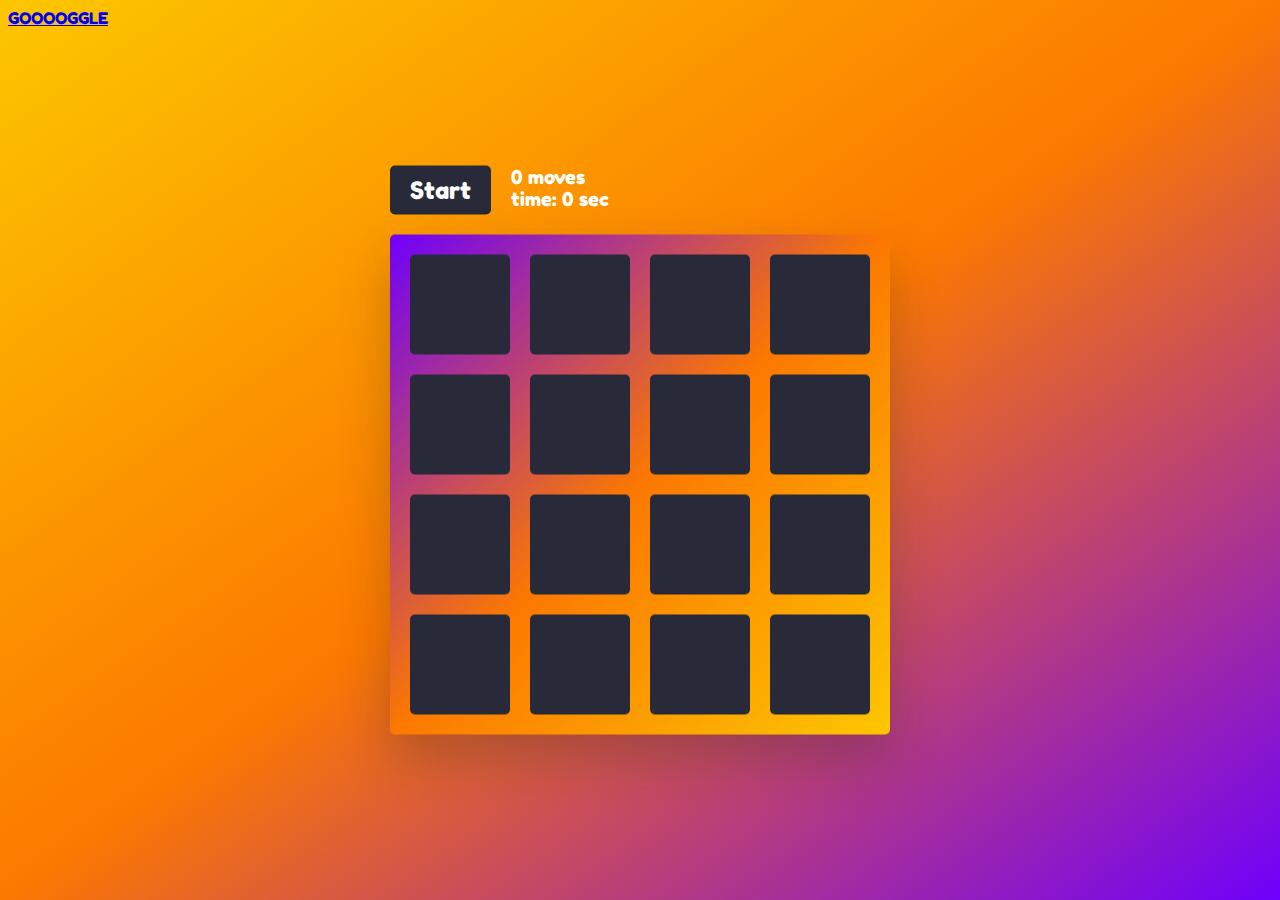
==== commit c7c2cc6c: "Update index.html" ====
--- a/index.html
+++ b/index.html
@@ -10,6 +10,9 @@
         <script src="assets/game.js" defer></script>
     </head>
     <body>
+        <a href="https://www.google.com/">GOOOOGGLE</a>
+        <br>
+        <br>
         <div class="game">
             <div class="controls">
                 <button>Start</button>
@@ -24,4 +27,4 @@
             </div>
         </div>
     </body>
-</html>+</html>
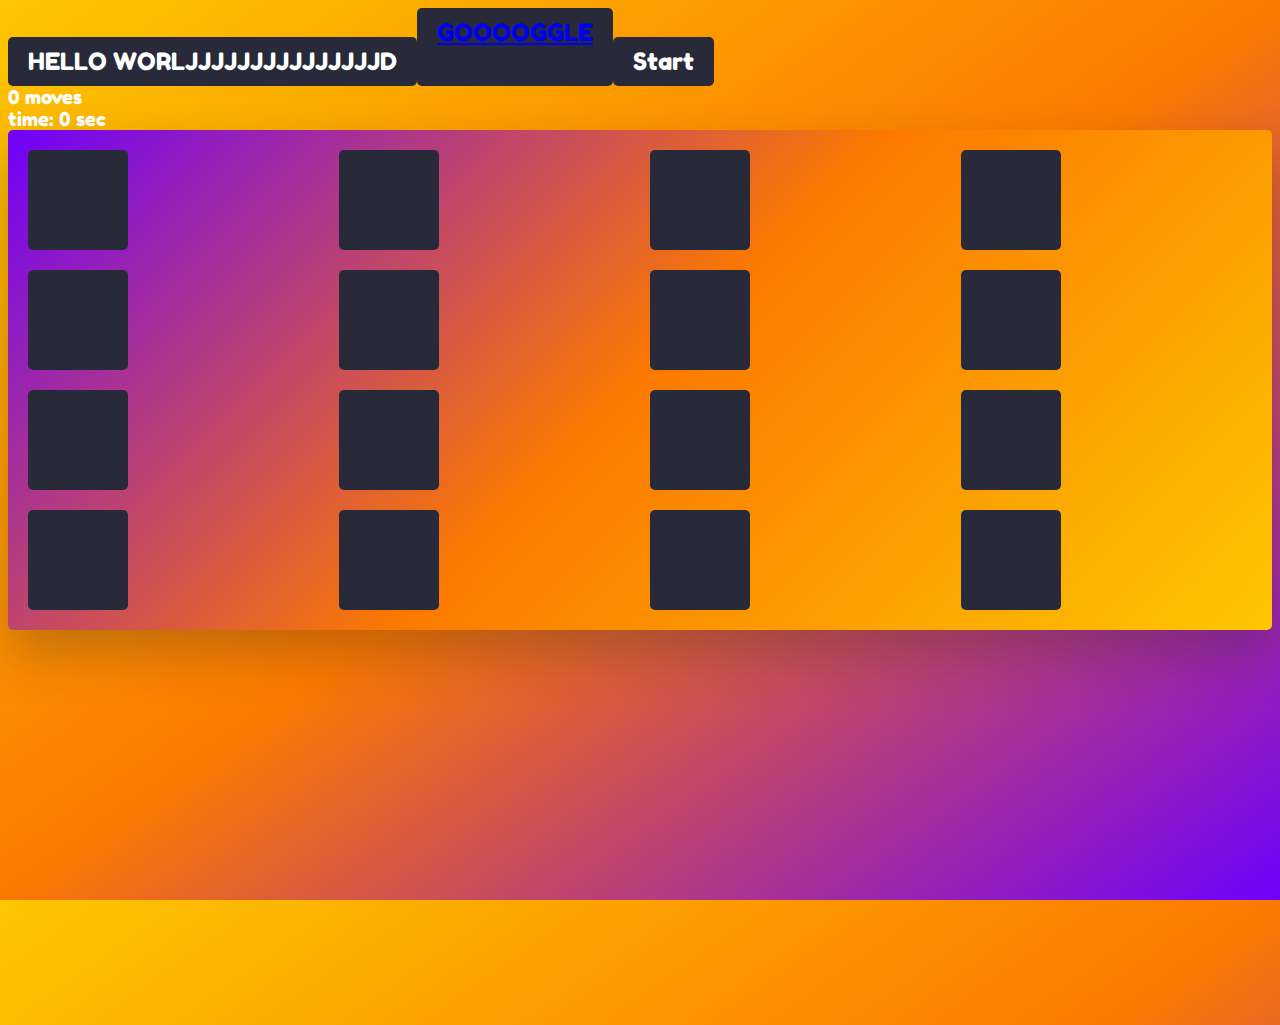
==== commit adcdc987: "Update index.html" ====
--- a/index.html
+++ b/index.html
@@ -10,7 +10,8 @@
         <script src="assets/game.js" defer></script>
     </head>
     <body>
-        <a href="https://www.google.com/">GOOOOGGLE</a>
+        
+        <button>HELLO WORLJJJJJJJJJJJJJJJD<button><a href="https://www.google.com/">GOOOOGGLE</a>
         <br>
         <br>
         <div class="game">
